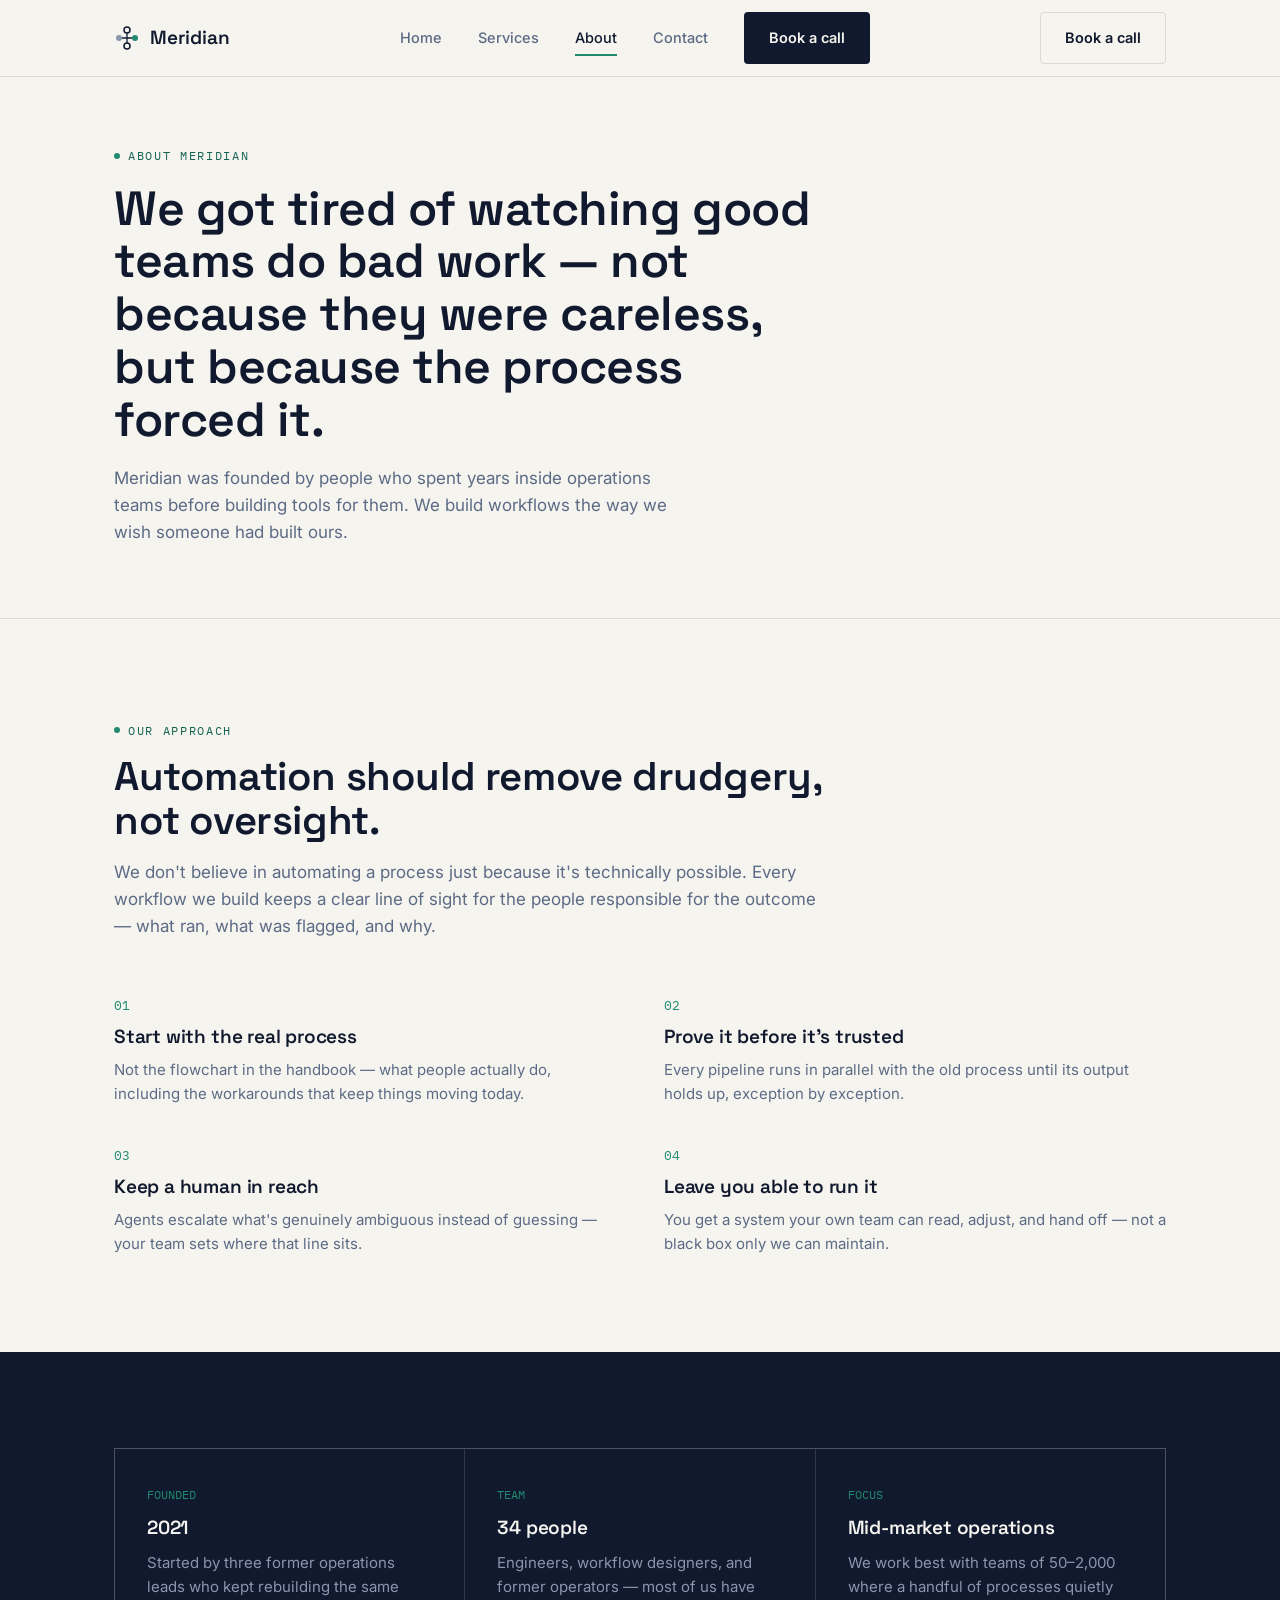
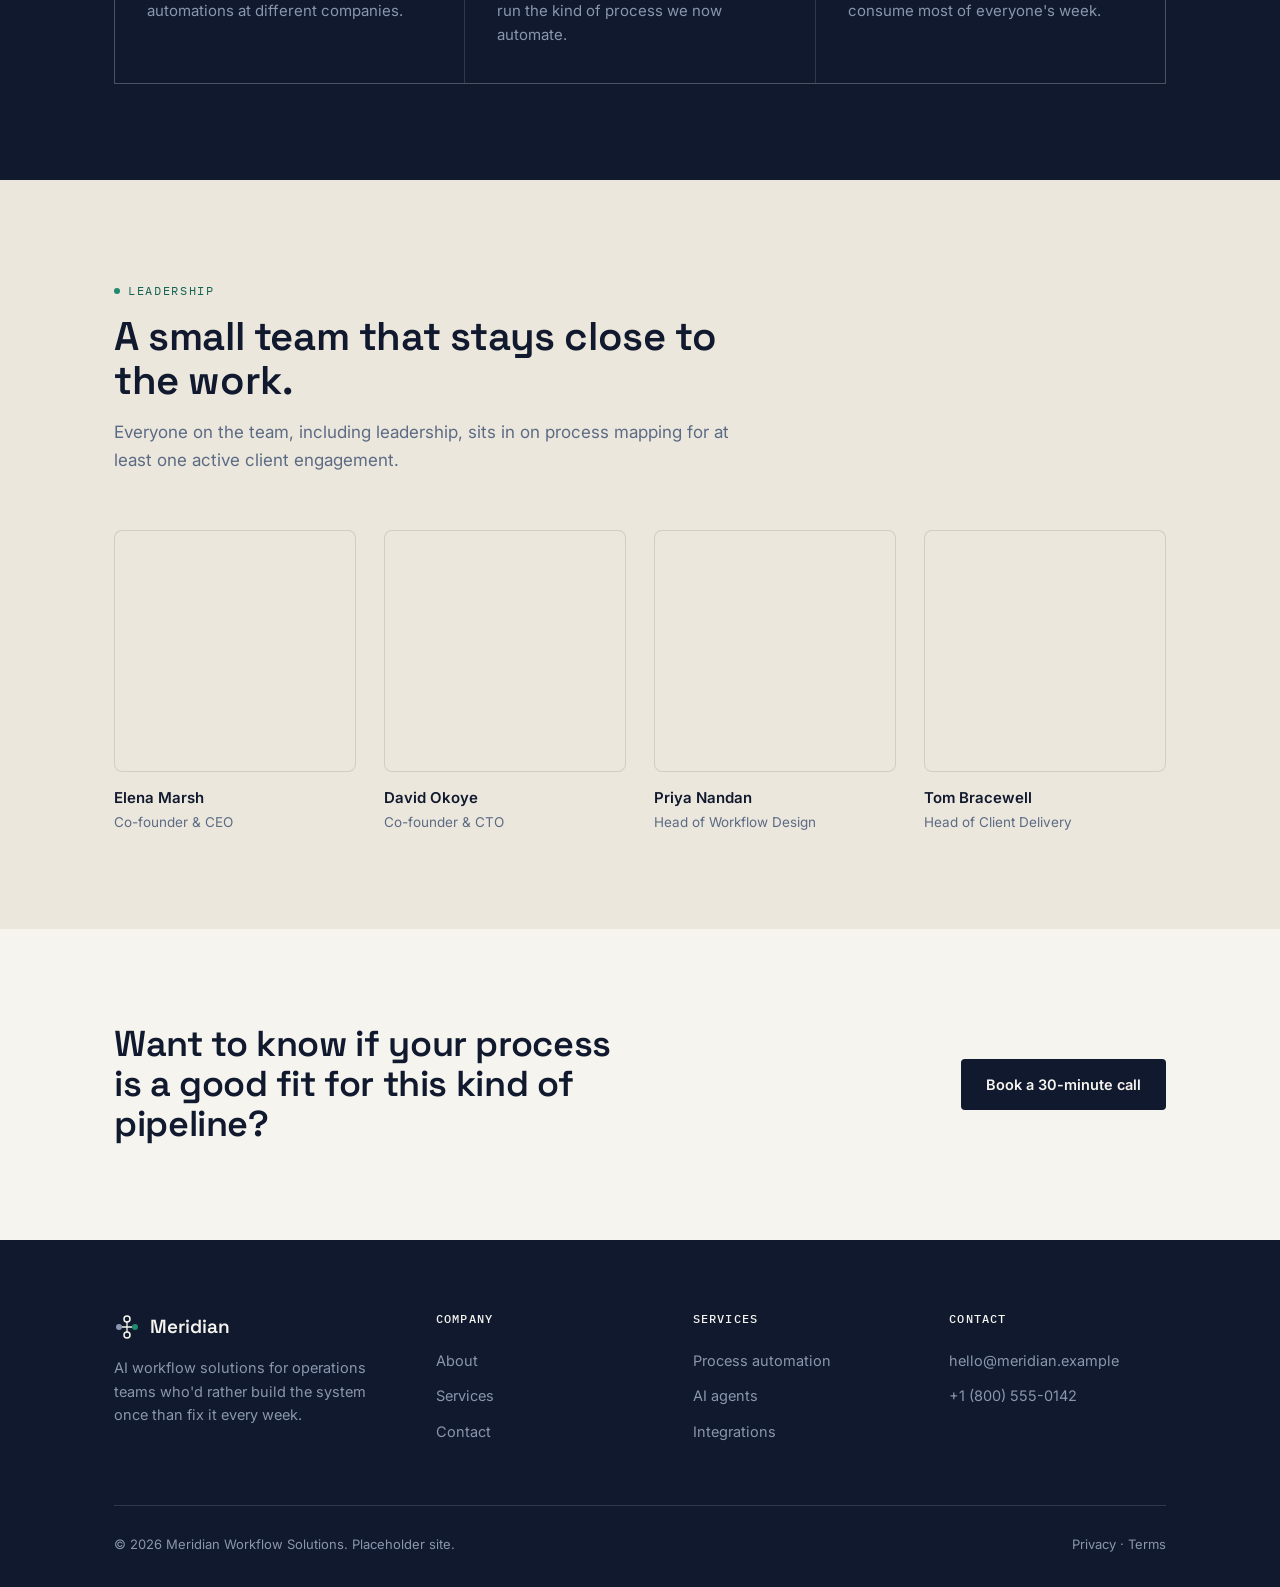
==== about.html @ 3f808c0c "Add files via upload" ====
<!DOCTYPE html>
<html lang="en">
<head>
<meta charset="UTF-8">
<meta name="viewport" content="width=device-width, initial-scale=1.0">
<title>About — Meridian</title>
<meta name="description" content="Meridian's approach, values, and team.">
<link rel="preconnect" href="https://fonts.googleapis.com">
<link href="https://fonts.googleapis.com/css2?family=Space+Grotesk:wght@500;600;700&family=Inter:wght@400;500;600&family=IBM+Plex+Mono:wght@400;500&display=swap" rel="stylesheet">
<link rel="stylesheet" href="styles.css">
</head>
<body>

<header class="site-header">
  <div class="container">
    <a href="index.html" class="logo">
      <svg class="logo-mark" viewBox="0 0 26 26" fill="none" xmlns="http://www.w3.org/2000/svg">
        <circle cx="5" cy="13" r="3" fill="var(--slate-light)"/>
        <circle cx="13" cy="5" r="3" stroke="var(--ink)" stroke-width="1.5" fill="var(--paper)"/>
        <circle cx="13" cy="21" r="3" stroke="var(--ink)" stroke-width="1.5" fill="var(--paper)"/>
        <circle cx="21" cy="13" r="3" fill="var(--teal)"/>
        <path d="M8 13H18M13 8V18" stroke="var(--ink)" stroke-width="1.3"/>
      </svg>
      Meridian
    </a>
    <nav class="nav-links">
      <a href="index.html">Home</a>
      <a href="services.html">Services</a>
      <a href="about.html" class="active">About</a>
      <a href="contact.html">Contact</a>
      <a href="contact.html" class="btn btn-primary">Book a call</a>
    </nav>
    <div class="nav-right">
      <a href="contact.html" class="btn btn-ghost">Book a call</a>
      <button class="nav-toggle" aria-label="Toggle menu" aria-expanded="false">
        <svg viewBox="0 0 24 24" fill="none" stroke="currentColor" stroke-width="2"><path d="M3 6h18M3 12h18M3 18h18"/></svg>
      </button>
    </div>
  </div>
</header>

<main>

  <section class="page-hero">
    <div class="container">
      <span class="eyebrow">About Meridian</span>
      <h1>We got tired of watching good teams do bad work — not because they were careless, but because the process forced it.</h1>
      <p>Meridian was founded by people who spent years inside operations teams before building tools for them. We build workflows the way we wish someone had built ours.</p>
    </div>
  </section>

  <!-- STORY -->
  <section>
    <div class="container">
      <div class="section-head" style="max-width:720px;">
        <span class="eyebrow">Our approach</span>
        <h2>Automation should remove drudgery, not oversight.</h2>
        <p>We don't believe in automating a process just because it's technically possible. Every workflow we build keeps a clear line of sight for the people responsible for the outcome — what ran, what was flagged, and why.</p>
      </div>

      <div class="value-list">
        <div class="value-item">
          <div class="num">01</div>
          <h3>Start with the real process</h3>
          <p>Not the flowchart in the handbook — what people actually do, including the workarounds that keep things moving today.</p>
        </div>
        <div class="value-item">
          <div class="num">02</div>
          <h3>Prove it before it's trusted</h3>
          <p>Every pipeline runs in parallel with the old process until its output holds up, exception by exception.</p>
        </div>
        <div class="value-item">
          <div class="num">03</div>
          <h3>Keep a human in reach</h3>
          <p>Agents escalate what's genuinely ambiguous instead of guessing — your team sets where that line sits.</p>
        </div>
        <div class="value-item">
          <div class="num">04</div>
          <h3>Leave you able to run it</h3>
          <p>You get a system your own team can read, adjust, and hand off — not a black box only we can maintain.</p>
        </div>
      </div>
    </div>
  </section>

  <!-- STATS / DARK -->
  <section class="section--dark">
    <div class="container">
      <div class="grid-3">
        <div class="card">
          <div class="card-index">FOUNDED</div>
          <h3>2021</h3>
          <p>Started by three former operations leads who kept rebuilding the same automations at different companies.</p>
        </div>
        <div class="card">
          <div class="card-index">TEAM</div>
          <h3>34 people</h3>
          <p>Engineers, workflow designers, and former operators — most of us have run the kind of process we now automate.</p>
        </div>
        <div class="card">
          <div class="card-index">FOCUS</div>
          <h3>Mid-market operations</h3>
          <p>We work best with teams of 50–2,000 where a handful of processes quietly consume most of everyone's week.</p>
        </div>
      </div>
    </div>
  </section>

  <!-- TEAM -->
  <section class="section--tint">
    <div class="container">
      <div class="section-head">
        <span class="eyebrow">Leadership</span>
        <h2>A small team that stays close to the work.</h2>
        <p>Everyone on the team, including leadership, sits in on process mapping for at least one active client engagement.</p>
      </div>
      <div class="team-grid">
        <div class="team-card">
          <div class="photo"></div>
          <div class="name">Elena Marsh</div>
          <div class="role">Co-founder &amp; CEO</div>
        </div>
        <div class="team-card">
          <div class="photo"></div>
          <div class="name">David Okoye</div>
          <div class="role">Co-founder &amp; CTO</div>
        </div>
        <div class="team-card">
          <div class="photo"></div>
          <div class="name">Priya Nandan</div>
          <div class="role">Head of Workflow Design</div>
        </div>
        <div class="team-card">
          <div class="photo"></div>
          <div class="name">Tom Bracewell</div>
          <div class="role">Head of Client Delivery</div>
        </div>
      </div>
    </div>
  </section>

  <section class="cta-band">
    <div class="container">
      <h2>Want to know if your process is a good fit for this kind of pipeline?</h2>
      <a href="contact.html" class="btn btn-primary">Book a 30-minute call</a>
    </div>
  </section>

</main>

<footer class="site-footer">
  <div class="container">
    <div class="footer-top">
      <div class="footer-brand">
        <a href="index.html" class="logo">
          <svg class="logo-mark" viewBox="0 0 26 26" fill="none" xmlns="http://www.w3.org/2000/svg">
            <circle cx="5" cy="13" r="3" fill="var(--slate-light)"/>
            <circle cx="13" cy="5" r="3" stroke="var(--paper)" stroke-width="1.5" fill="none"/>
            <circle cx="13" cy="21" r="3" stroke="var(--paper)" stroke-width="1.5" fill="none"/>
            <circle cx="21" cy="13" r="3" fill="var(--teal)"/>
            <path d="M8 13H18M13 8V18" stroke="var(--paper)" stroke-width="1.3"/>
          </svg>
          Meridian
        </a>
        <p>AI workflow solutions for operations teams who'd rather build the system once than fix it every week.</p>
      </div>
      <div class="footer-col">
        <h4>Company</h4>
        <a href="about.html">About</a>
        <a href="services.html">Services</a>
        <a href="contact.html">Contact</a>
      </div>
      <div class="footer-col">
        <h4>Services</h4>
        <a href="services.html">Process automation</a>
        <a href="services.html">AI agents</a>
        <a href="services.html">Integrations</a>
      </div>
      <div class="footer-col">
        <h4>Contact</h4>
        <a href="mailto:hello@meridian.example">hello@meridian.example</a>
        <a href="tel:+18005550142">+1 (800) 555-0142</a>
      </div>
    </div>
    <div class="footer-bottom">
      <span>© 2026 Meridian Workflow Solutions. Placeholder site.</span>
      <span>Privacy · Terms</span>
    </div>
  </div>
</footer>

<script src="script.js"></script>
</body>
</html>
---- styles.css ----
/* ============================================
   MERIDIAN — AI Workflow Solutions
   Design tokens
   ============================================ */

:root {
  /* Color */
  --ink: #10192E;
  --ink-soft: #1B2740;
  --ink-faint: #2A3752;
  --paper: #F6F4EF;
  --paper-dim: #ECE7DC;
  --paper-line: rgba(16, 25, 46, 0.12);
  --slate: #5C6B85;
  --slate-light: #8996AC;
  --teal: #1F8A70;
  --teal-deep: #146354;
  --teal-tint: #E4F1EC;
  --gold: #C9A227;
  --white-line: rgba(246, 244, 239, 0.14);
  --white-line-strong: rgba(246, 244, 239, 0.28);

  /* Type */
  --font-display: "Space Grotesk", "Arial Narrow", sans-serif;
  --font-body: "Inter", -apple-system, BlinkMacSystemFont, sans-serif;
  --font-mono: "IBM Plex Mono", "Courier New", monospace;

  /* Layout */
  --max-width: 1180px;
  --gutter: clamp(24px, 5vw, 64px);
  --radius-sm: 4px;
  --radius-md: 8px;
}

* { box-sizing: border-box; }

html {
  scroll-behavior: smooth;
}

@media (prefers-reduced-motion: reduce) {
  html { scroll-behavior: auto; }
  * { animation-duration: 0.001ms !important; animation-iteration-count: 1 !important; transition-duration: 0.001ms !important; }
}

body {
  margin: 0;
  font-family: var(--font-body);
  background: var(--paper);
  color: var(--ink);
  font-size: 16px;
  line-height: 1.6;
  -webkit-font-smoothing: antialiased;
}

h1, h2, h3, h4 {
  font-family: var(--font-display);
  font-weight: 600;
  line-height: 1.1;
  margin: 0;
  letter-spacing: -0.01em;
}

p { margin: 0; }

a {
  color: inherit;
  text-decoration: none;
}

img, svg { display: block; max-width: 100%; }

.container {
  max-width: var(--max-width);
  margin: 0 auto;
  padding: 0 var(--gutter);
}

.eyebrow {
  font-family: var(--font-mono);
  font-size: 12px;
  letter-spacing: 0.14em;
  text-transform: uppercase;
  color: var(--teal-deep);
  display: inline-flex;
  align-items: center;
  gap: 8px;
}

.eyebrow::before {
  content: "";
  width: 6px;
  height: 6px;
  border-radius: 50%;
  background: var(--teal);
  display: inline-block;
}

.section--dark .eyebrow {
  color: var(--white-line-strong);
}
.section--dark .eyebrow::before {
  background: var(--gold);
}

/* Buttons */
.btn {
  display: inline-flex;
  align-items: center;
  gap: 8px;
  font-family: var(--font-body);
  font-weight: 600;
  font-size: 14.5px;
  padding: 13px 24px;
  border-radius: var(--radius-sm);
  border: 1px solid transparent;
  cursor: pointer;
  transition: transform 0.15s ease, background 0.15s ease, border-color 0.15s ease, color 0.15s ease;
}

.btn-primary {
  background: var(--ink);
  color: var(--paper);
}
.btn-primary:hover { background: var(--teal-deep); }

.btn-ghost {
  background: transparent;
  color: var(--ink);
  border-color: var(--paper-line);
}
.btn-ghost:hover { border-color: var(--ink); }

.btn-on-dark {
  background: var(--teal);
  color: var(--ink);
}
.btn-on-dark:hover { background: var(--gold); }

.btn-ghost-on-dark {
  background: transparent;
  color: var(--paper);
  border-color: var(--white-line-strong);
}
.btn-ghost-on-dark:hover { border-color: var(--paper); }

/* ============ HEADER ============ */
.site-header {
  position: sticky;
  top: 0;
  z-index: 100;
  background: rgba(246, 244, 239, 0.92);
  backdrop-filter: blur(10px);
  border-bottom: 1px solid var(--paper-line);
}

.site-header .container {
  display: flex;
  align-items: center;
  justify-content: space-between;
  height: 76px;
}

.logo {
  display: flex;
  align-items: center;
  gap: 10px;
  font-family: var(--font-display);
  font-weight: 600;
  font-size: 19px;
  color: var(--ink);
}

.logo-mark {
  width: 26px;
  height: 26px;
  flex-shrink: 0;
}

.nav-links {
  display: flex;
  align-items: center;
  gap: 36px;
}

.nav-links a:not(.btn) {
  font-size: 14.5px;
  font-weight: 500;
  color: var(--slate);
  position: relative;
  padding: 4px 0;
  transition: color 0.15s ease;
}
.nav-links a:not(.btn):hover { color: var(--ink); }
.nav-links a.active { color: var(--ink); }
.nav-links a.active::after {
  content: "";
  position: absolute;
  bottom: -2px;
  left: 0;
  width: 100%;
  height: 2px;
  background: var(--teal);
}

.nav-right {
  display: flex;
  align-items: center;
  gap: 28px;
}

.nav-toggle {
  display: none;
  background: none;
  border: none;
  cursor: pointer;
  padding: 8px;
}
.nav-toggle svg { width: 22px; height: 22px; }

@media (max-width: 860px) {
  .nav-links { 
    position: fixed;
    top: 76px;
    left: 0;
    right: 0;
    background: var(--paper);
    flex-direction: column;
    align-items: flex-start;
    gap: 4px;
    padding: 16px var(--gutter) 24px;
    border-bottom: 1px solid var(--paper-line);
    transform: translateY(-8px);
    opacity: 0;
    pointer-events: none;
    transition: opacity 0.2s ease, transform 0.2s ease;
  }
  .nav-links.open {
    opacity: 1;
    transform: translateY(0);
    pointer-events: auto;
  }
  .nav-links a:not(.btn) { padding: 10px 0; width: 100%; }
  .nav-right .btn-ghost { display: none; }
  .nav-toggle { display: inline-flex; }
}

/* ============ SECTIONS ============ */
section { padding: 96px 0; }
@media (max-width: 700px) { section { padding: 64px 0; } }

.section--dark {
  background: var(--ink);
  color: var(--paper);
}
.section--dark .slate-text { color: var(--slate-light); }

.section--tint {
  background: var(--paper-dim);
}

.section-head {
  max-width: 620px;
  margin-bottom: 56px;
}
.section-head h2 {
  font-size: clamp(28px, 3.4vw, 40px);
  margin-top: 14px;
}
.section-head p {
  margin-top: 16px;
  font-size: 17px;
  color: var(--slate);
}
.section--dark .section-head p { color: var(--slate-light); }

.slate-text { color: var(--slate); }

/* ============ HERO ============ */
.hero {
  padding: 76px 0 100px;
}
.hero .container {
  display: grid;
  grid-template-columns: 1.05fr 0.95fr;
  gap: 48px;
  align-items: center;
}
.hero h1 {
  font-size: clamp(36px, 5vw, 58px);
  margin-top: 18px;
}
.hero-sub {
  margin-top: 22px;
  font-size: 18px;
  color: var(--slate);
  max-width: 480px;
}
.hero-actions {
  margin-top: 34px;
  display: flex;
  gap: 14px;
  flex-wrap: wrap;
}
.hero-stats {
  display: flex;
  gap: 40px;
  margin-top: 56px;
  padding-top: 32px;
  border-top: 1px solid var(--paper-line);
}
.hero-stat .num {
  font-family: var(--font-display);
  font-size: 28px;
  font-weight: 600;
}
.hero-stat .label {
  font-size: 13px;
  color: var(--slate);
  margin-top: 4px;
}

@media (max-width: 900px) {
  .hero .container { grid-template-columns: 1fr; }
  .hero-diagram { order: -1; }
}

/* ============ WORKFLOW DIAGRAM (signature element) ============ */
.workflow-diagram {
  width: 100%;
  height: auto;
}
.wf-node-label {
  font-family: var(--font-mono);
  font-size: 11px;
  letter-spacing: 0.03em;
}
.wf-line {
  stroke: var(--paper-line);
  stroke-width: 1.5;
}
.wf-line--active {
  stroke: var(--teal);
  stroke-width: 2;
}
.wf-dot-messy {
  fill: var(--slate-light);
}
.wf-node {
  fill: var(--paper);
  stroke: var(--ink);
  stroke-width: 1.5;
}
.wf-node--active {
  fill: var(--teal);
  stroke: var(--teal-deep);
}
.wf-node--final {
  fill: var(--ink);
  stroke: var(--ink);
}

/* ============ LOGO STRIP ============ */
.logo-strip {
  padding: 40px 0;
  border-top: 1px solid var(--paper-line);
  border-bottom: 1px solid var(--paper-line);
}
.logo-strip .container {
  display: flex;
  align-items: center;
  gap: 20px;
  flex-wrap: wrap;
}
.logo-strip .eyebrow { flex-shrink: 0; margin-right: 12px; }
.logo-strip-row {
  display: flex;
  gap: 44px;
  flex-wrap: wrap;
  align-items: center;
  font-family: var(--font-display);
  font-weight: 600;
  font-size: 16px;
  color: var(--slate-light);
  letter-spacing: 0.01em;
}

/* ============ CARDS / GRID ============ */
.grid-3 {
  display: grid;
  grid-template-columns: repeat(3, 1fr);
  gap: 1px;
  background: var(--paper-line);
  border: 1px solid var(--paper-line);
}
.section--dark .grid-3 { background: var(--white-line); border-color: var(--white-line); }

.grid-2 {
  display: grid;
  grid-template-columns: repeat(2, 1fr);
  gap: 1px;
  background: var(--paper-line);
  border: 1px solid var(--paper-line);
}

@media (max-width: 780px) {
  .grid-3, .grid-2 { grid-template-columns: 1fr; }
}

.card {
  background: var(--paper);
  padding: 36px 32px;
}
.section--dark .card { background: var(--ink); }
.section--tint .card { background: var(--paper-dim); }

.card-index {
  font-family: var(--font-mono);
  font-size: 12px;
  color: var(--teal);
}
.card h3 {
  font-size: 19px;
  margin-top: 14px;
}
.card p {
  margin-top: 12px;
  font-size: 15px;
  color: var(--slate);
}
.section--dark .card p { color: var(--slate-light); }

.card-icon {
  width: 34px;
  height: 34px;
  margin-bottom: 4px;
}

/* ============ PROCESS / STEPS ============ */
.process-list {
  display: flex;
  flex-direction: column;
}
.process-step {
  display: grid;
  grid-template-columns: 100px 1fr;
  gap: 28px;
  padding: 32px 0;
  border-top: 1px solid var(--paper-line);
}
.process-step:last-child { border-bottom: 1px solid var(--paper-line); }
.process-step .step-tag {
  font-family: var(--font-mono);
  font-size: 13px;
  color: var(--teal-deep);
  padding-top: 4px;
}
.process-step h3 {
  font-size: 20px;
}
.process-step p {
  margin-top: 10px;
  color: var(--slate);
  max-width: 560px;
}
@media (max-width: 600px) {
  .process-step { grid-template-columns: 1fr; gap: 8px; }
}

/* ============ QUOTE ============ */
.quote-block {
  max-width: 760px;
}
.quote-block blockquote {
  font-family: var(--font-display);
  font-size: clamp(22px, 3vw, 32px);
  font-weight: 500;
  line-height: 1.35;
  margin: 0;
}
.quote-attribution {
  margin-top: 28px;
  display: flex;
  align-items: center;
  gap: 14px;
}
.quote-avatar {
  width: 42px;
  height: 42px;
  border-radius: 50%;
  background: var(--teal-tint);
  border: 1px solid var(--paper-line);
}
.quote-name { font-weight: 600; font-size: 14.5px; }
.quote-role { font-size: 13.5px; color: var(--slate-light); }

/* ============ CTA BAND ============ */
.cta-band .container {
  display: flex;
  align-items: center;
  justify-content: space-between;
  gap: 32px;
  flex-wrap: wrap;
}
.cta-band h2 { font-size: clamp(26px, 3.2vw, 36px); max-width: 520px; }

/* ============ FOOTER ============ */
.site-footer {
  background: var(--ink);
  color: var(--slate-light);
  padding: 72px 0 32px;
}
.footer-top {
  display: grid;
  grid-template-columns: 1.3fr repeat(3, 1fr);
  gap: 40px;
  padding-bottom: 56px;
}
.footer-brand .logo { color: var(--paper); margin-bottom: 14px; }
.footer-brand p { max-width: 280px; font-size: 14.5px; }
.footer-col h4 {
  font-family: var(--font-mono);
  font-size: 12px;
  letter-spacing: 0.1em;
  text-transform: uppercase;
  color: var(--paper);
  font-weight: 500;
  margin-bottom: 18px;
}
.footer-col a {
  display: block;
  font-size: 14.5px;
  padding: 6px 0;
  transition: color 0.15s ease;
}
.footer-col a:hover { color: var(--paper); }
.footer-bottom {
  display: flex;
  justify-content: space-between;
  align-items: center;
  flex-wrap: wrap;
  gap: 12px;
  padding-top: 28px;
  border-top: 1px solid var(--white-line);
  font-size: 13px;
}
@media (max-width: 780px) {
  .footer-top { grid-template-columns: 1fr 1fr; }
}
@media (max-width: 500px) {
  .footer-top { grid-template-columns: 1fr; }
}

/* ============ PAGE HERO (secondary pages) ============ */
.page-hero {
  padding: 64px 0 72px;
  border-bottom: 1px solid var(--paper-line);
}
.page-hero h1 {
  font-size: clamp(32px, 4.4vw, 48px);
  margin-top: 16px;
  max-width: 700px;
}
.page-hero p {
  margin-top: 18px;
  font-size: 17px;
  color: var(--slate);
  max-width: 560px;
}

/* ============ FORM (contact) ============ */
.form-grid {
  display: grid;
  grid-template-columns: 1fr 1fr;
  gap: 20px;
}
.form-grid .field-full { grid-column: 1 / -1; }
@media (max-width: 640px) {
  .form-grid { grid-template-columns: 1fr; }
}
.field label {
  display: block;
  font-family: var(--font-mono);
  font-size: 11.5px;
  letter-spacing: 0.06em;
  text-transform: uppercase;
  color: var(--slate);
  margin-bottom: 8px;
}
.field input,
.field textarea,
.field select {
  width: 100%;
  font-family: var(--font-body);
  font-size: 15px;
  padding: 13px 14px;
  background: var(--paper);
  border: 1px solid var(--paper-line);
  border-radius: var(--radius-sm);
  color: var(--ink);
  transition: border-color 0.15s ease;
}
.field input:focus,
.field textarea:focus,
.field select:focus {
  outline: none;
  border-color: var(--teal);
}
.field textarea { resize: vertical; min-height: 130px; }

.contact-layout {
  display: grid;
  grid-template-columns: 1fr 1.1fr;
  gap: 64px;
}
@media (max-width: 900px) {
  .contact-layout { grid-template-columns: 1fr; }
}
.contact-info-item {
  padding: 22px 0;
  border-top: 1px solid var(--paper-line);
}
.contact-info-item:last-child { border-bottom: 1px solid var(--paper-line); }
.contact-info-item h4 {
  font-family: var(--font-mono);
  font-size: 12px;
  letter-spacing: 0.08em;
  text-transform: uppercase;
  color: var(--teal-deep);
  font-weight: 500;
}
.contact-info-item p { margin-top: 8px; font-size: 15.5px; }

/* ============ VALUES / ABOUT ============ */
.value-list {
  display: grid;
  grid-template-columns: repeat(2, 1fr);
  gap: 40px 48px;
}
@media (max-width: 700px) {
  .value-list { grid-template-columns: 1fr; }
}
.value-item .num {
  font-family: var(--font-mono);
  font-size: 13px;
  color: var(--teal);
}
.value-item h3 { font-size: 19px; margin-top: 10px; }
.value-item p { margin-top: 10px; color: var(--slate); font-size: 15px; }

.team-grid {
  display: grid;
  grid-template-columns: repeat(4, 1fr);
  gap: 28px;
}
@media (max-width: 900px) {
  .team-grid { grid-template-columns: repeat(2, 1fr); }
}
.team-card .photo {
  aspect-ratio: 1;
  background: var(--paper-dim);
  border: 1px solid var(--paper-line);
  border-radius: var(--radius-md);
  margin-bottom: 14px;
  position: relative;
  overflow: hidden;
}
.team-card .name { font-weight: 600; font-size: 15px; }
.team-card .role { font-size: 13.5px; color: var(--slate); margin-top: 2px; }

/* ============ MISC UTILITIES ============ */
.mt-0 { margin-top: 0 !important; }
.tag-row {
  display: flex;
  gap: 10px;
  flex-wrap: wrap;
  margin-top: 22px;
}
.tag {
  font-family: var(--font-mono);
  font-size: 12px;
  padding: 6px 12px;
  border: 1px solid var(--paper-line);
  border-radius: 100px;
  color: var(--slate);
}
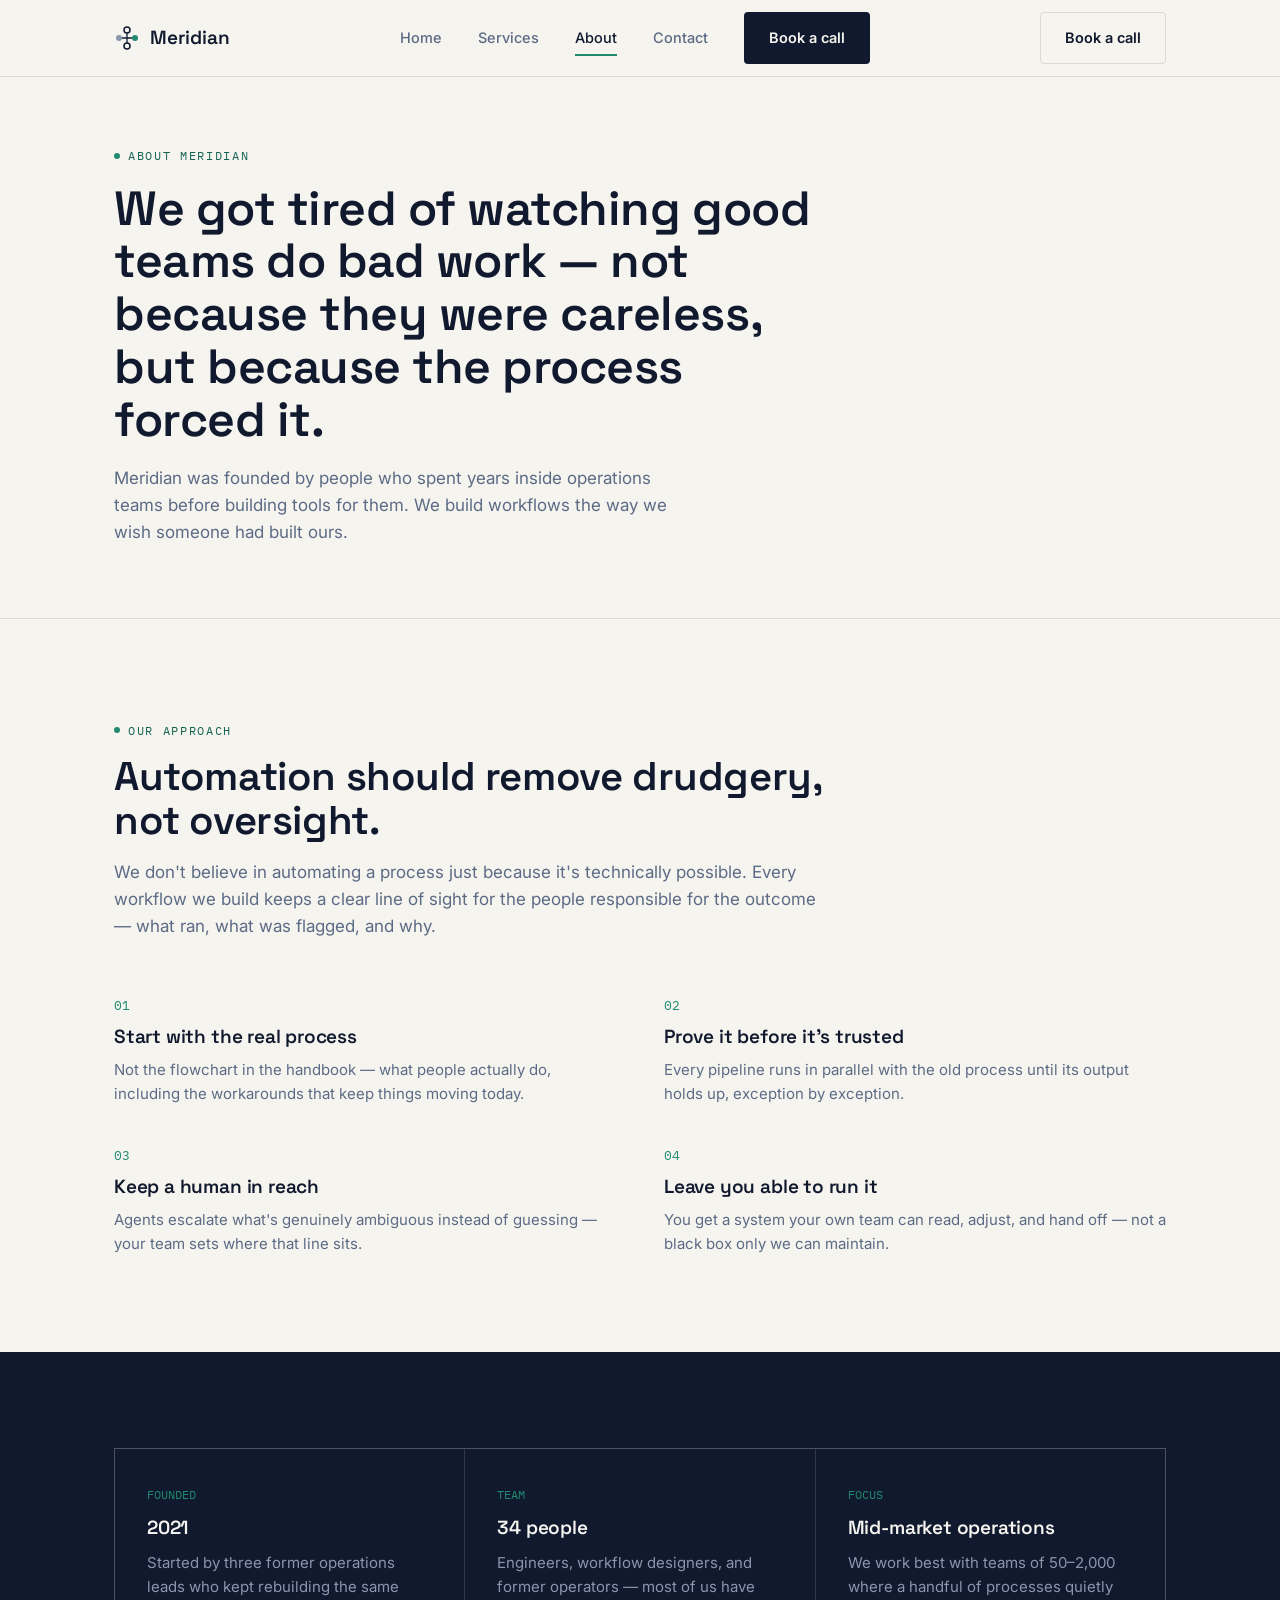
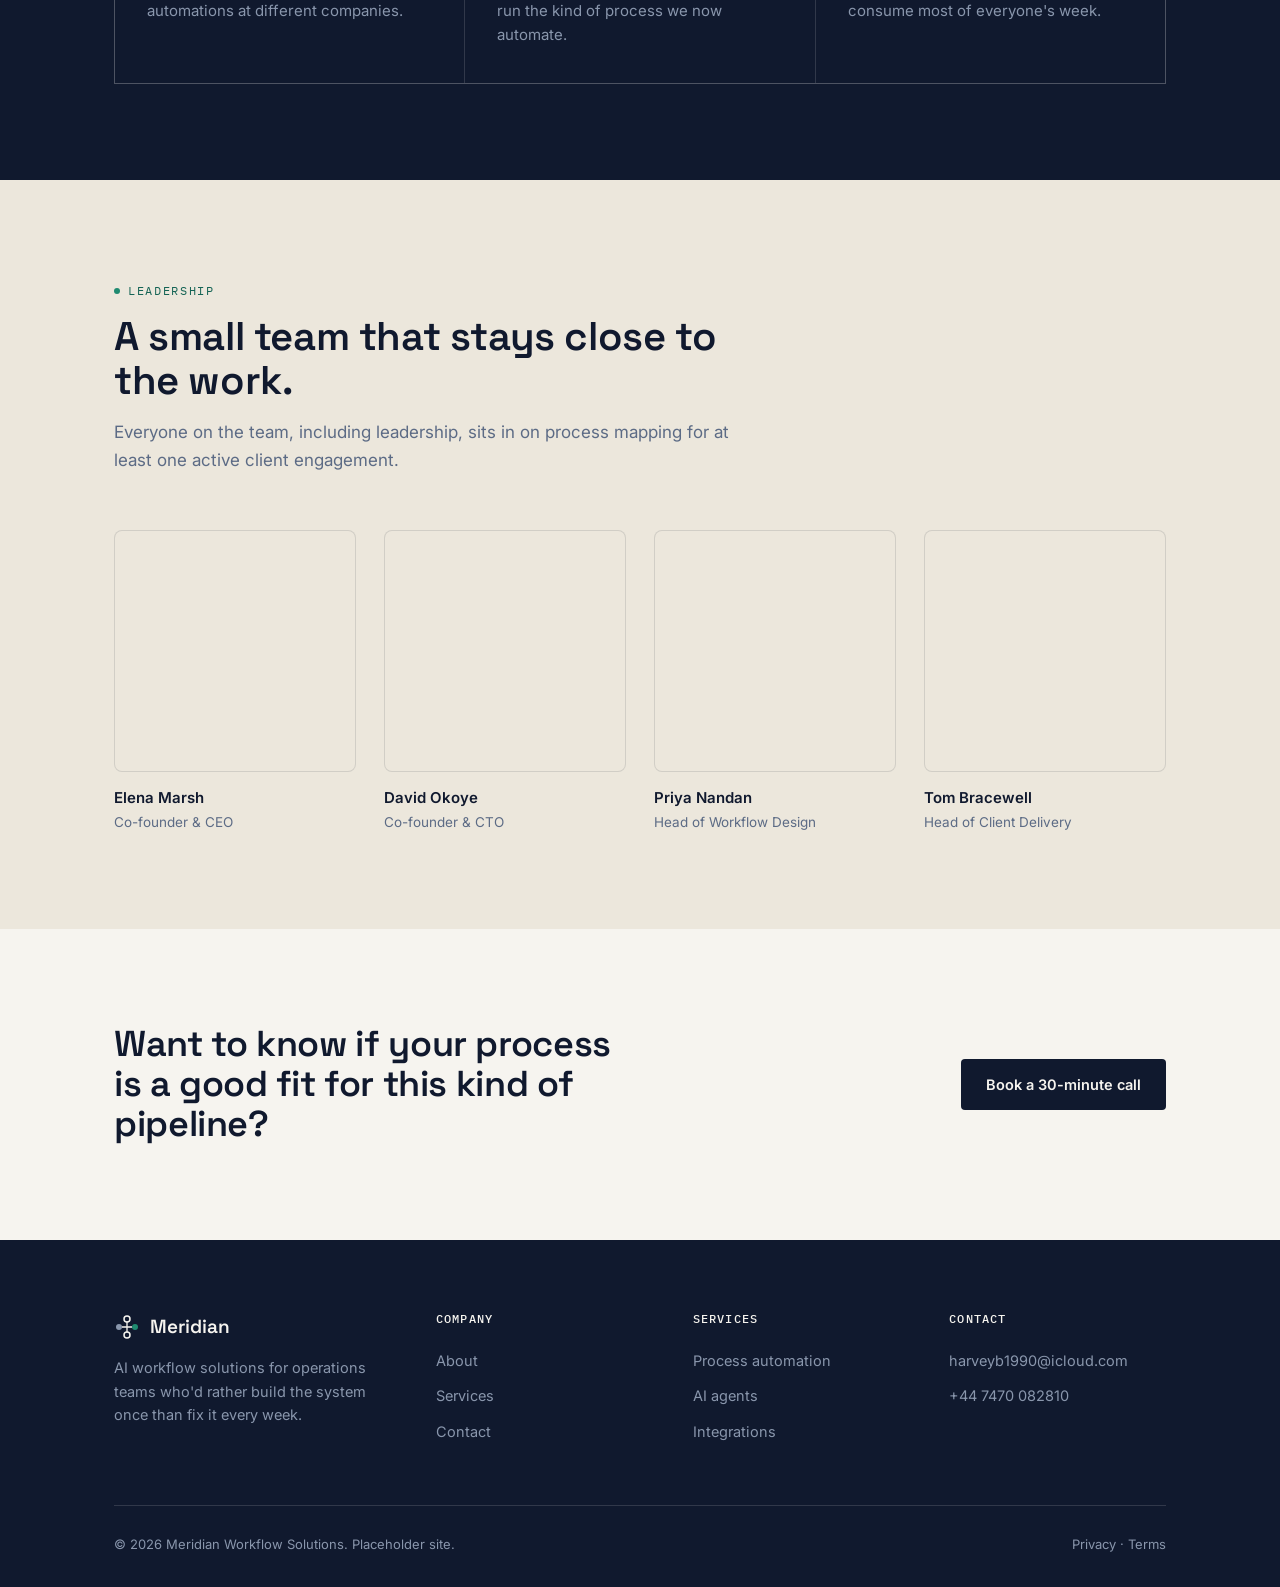
==== commit c2ecf90c: "Add files via upload" ====
--- a/about.html
+++ b/about.html
@@ -178,8 +178,8 @@
       </div>
       <div class="footer-col">
         <h4>Contact</h4>
-        <a href="mailto:hello@meridian.example">hello@meridian.example</a>
-        <a href="tel:+18005550142">+1 (800) 555-0142</a>
+        <a href="mailto:harveyb1990@icloud.com">harveyb1990@icloud.com</a>
+        <a href="tel:+447470082810">+44 7470 082810</a>
       </div>
     </div>
     <div class="footer-bottom">
